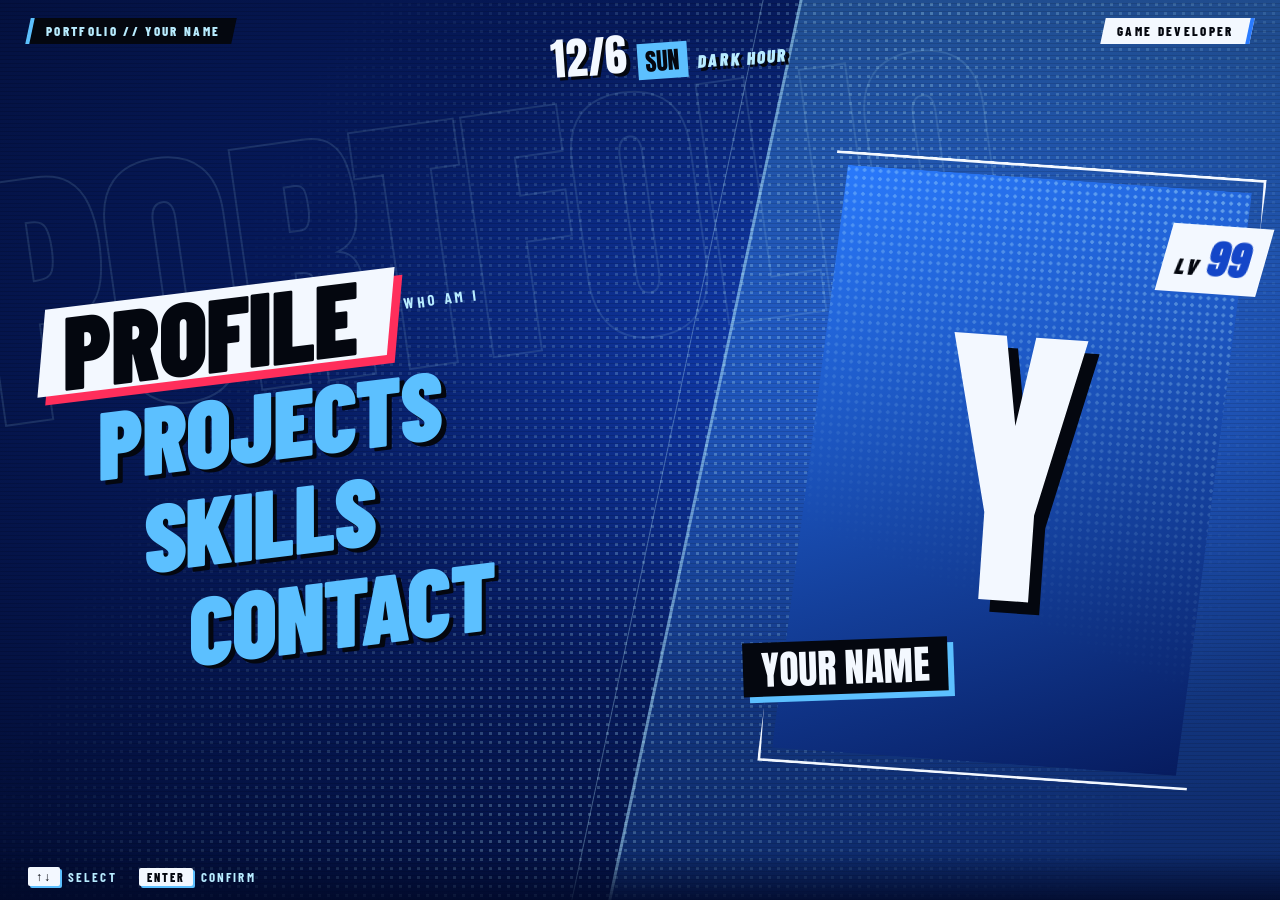
==== index.html @ 115c7d69 "Persona-style developer portfolio Co-Authored-By: Claude Opus 5.5 <noreply@anthropic.com>" ====
<!doctype html>
<html lang="en">
<head>
  <meta charset="utf-8" />
  <meta name="viewport" content="width=device-width, initial-scale=1" />
  <title>Portfolio</title>
  <link rel="preconnect" href="https://fonts.googleapis.com" />
  <link rel="preconnect" href="https://fonts.gstatic.com" crossorigin />
  <link href="https://fonts.googleapis.com/css2?family=Anton&family=Barlow+Condensed:ital,wght@0,500;0,600;0,700;0,800;1,700;1,800;1,900&display=swap" rel="stylesheet" />
  <link rel="stylesheet" href="style.css" />
</head>
<body>
  <!-- background layers -->
  <div class="bg">
    <div class="bg-slab"></div>
    <div class="bg-halftone"></div>
    <div class="bg-word" id="bgWord">PORTFOLIO</div>
    <div class="bg-scan"></div>
  </div>

  <header class="hud-top">
    <div class="tag tag-dark" id="hudName">PORTFOLIO // NAME</div>
    <div class="clock" id="clock">
      <span class="clock-date" id="clockDate">10/23</span>
      <span class="clock-day" id="clockDay">FRI</span>
      <span class="clock-time" id="clockTime">MORNING</span>
    </div>
    <div class="tag tag-light" id="hudTitle">GAME DEVELOPER</div>
  </header>

  <main id="app">
    <section class="screen" data-screen="menu" id="screen-menu"></section>
    <section class="screen" data-screen="profile" id="screen-profile"></section>
    <section class="screen" data-screen="projects" id="screen-projects"></section>
    <section class="screen" data-screen="skills" id="screen-skills"></section>
    <section class="screen" data-screen="contact" id="screen-contact"></section>
  </main>

  <footer class="hud-bottom" id="keys">
    <span class="key"><kbd>↑↓</kbd>SELECT</span>
    <span class="key"><kbd>ENTER</kbd>CONFIRM</span>
    <span class="key" id="backKey"><kbd>ESC</kbd>BACK</span>
  </footer>

  <div class="wipe" id="wipe"><div></div><div></div><div></div></div>

  <script src="data.js"></script>
  <script src="app.js"></script>
</body>
</html>
---- style.css ----
:root {
  --abyss: #020a2a;
  --deep: #061a5c;
  --royal: #1446c8;
  --blue: #2a7bff;
  --sky: #5cc0ff;
  --ice: #b8ecff;
  --white: #f3f8ff;
  --ink: #04070f;
  --red: #ff2e5b;

  --display: "Anton", "Impact", sans-serif;
  --ui: "Barlow Condensed", "Arial Narrow", sans-serif;
  --skew: -12deg;
}

* { box-sizing: border-box; margin: 0; padding: 0; }

html, body { height: 100%; }

body {
  font-family: var(--ui);
  color: var(--white);
  background: radial-gradient(120% 90% at 75% 40%, var(--royal) 0%, var(--deep) 45%, var(--abyss) 100%);
  overflow: hidden;
  user-select: none;
  -webkit-font-smoothing: antialiased;
}

a { color: inherit; text-decoration: none; }

/* ───────────── background ───────────── */
.bg { position: fixed; inset: 0; pointer-events: none; overflow: hidden; }

.bg-slab {
  position: absolute;
  top: -20%; right: -10%;
  width: 55%; height: 140%;
  background: linear-gradient(180deg, rgba(92,192,255,.35), rgba(42,123,255,.15));
  transform: skewX(var(--skew));
  border-left: 3px solid rgba(184,236,255,.5);
  animation: slabDrift 12s ease-in-out infinite alternate;
}
.bg-slab::after {
  content: ""; position: absolute; inset: 0 0 0 -40px;
  border-left: 1px solid rgba(184,236,255,.35);
}
@keyframes slabDrift { to { transform: skewX(var(--skew)) translateX(-30px); } }

.bg-halftone {
  position: absolute; inset: 0;
  background-image: radial-gradient(circle, rgba(184,236,255,.55) 1.4px, transparent 1.8px);
  background-size: 9px 9px;
  -webkit-mask-image: linear-gradient(115deg, transparent 20%, #000 55%, transparent 90%);
          mask-image: linear-gradient(115deg, transparent 20%, #000 55%, transparent 90%);
  opacity: .5;
}

.bg-word {
  position: absolute;
  left: -2vw; top: 14vh;
  font-family: var(--display);
  font-size: 22vw;
  line-height: .8;
  letter-spacing: -.02em;
  color: transparent;
  -webkit-text-stroke: 2px rgba(184,236,255,.13);
  transform: rotate(-8deg);
  white-space: nowrap;
  transition: transform .6s cubic-bezier(.2,.9,.2,1);
}

.bg-scan {
  position: absolute; inset: 0;
  background: repeating-linear-gradient(0deg, rgba(0,0,0,.12) 0 1px, transparent 1px 4px);
  mix-blend-mode: multiply;
}

/* ───────────── HUD ───────────── */
.hud-top {
  position: fixed; top: 0; left: 0; right: 0;
  display: flex; align-items: flex-start; justify-content: space-between;
  padding: 18px 28px; z-index: 5; gap: 16px;
}

.tag {
  font-weight: 800; font-size: 13px; letter-spacing: .18em;
  padding: 5px 14px;
  transform: skewX(var(--skew));
}
.tag > * { display: inline-block; transform: skewX(calc(var(--skew) * -1)); }
.tag-dark { background: var(--ink); color: var(--ice); border-left: 4px solid var(--sky); }
.tag-light { background: var(--white); color: var(--ink); border-right: 4px solid var(--blue); }

.clock {
  display: flex; align-items: baseline; gap: 10px;
  font-family: var(--display);
  transform: rotate(-4deg);
  text-shadow: 3px 3px 0 var(--ink);
}
.clock-date { font-size: 44px; color: var(--white); }
.clock-day { font-size: 24px; color: var(--ink); background: var(--sky); padding: 0 8px; text-shadow: none; }
.clock-time { font-family: var(--ui); font-style: italic; font-weight: 900; font-size: 18px; letter-spacing: .12em; color: var(--ice); }

.hud-bottom {
  position: fixed; left: 0; right: 0; bottom: 0;
  display: flex; gap: 22px; justify-content: flex-start;
  padding: 14px 28px; z-index: 5;
  background: linear-gradient(0deg, rgba(2,10,42,.85), transparent);
  font-weight: 700; font-size: 13px; letter-spacing: .16em; color: var(--ice);
}
.key { display: inline-flex; align-items: center; gap: 8px; cursor: pointer; }
kbd {
  font-family: var(--ui); font-weight: 800; font-size: 12px;
  background: var(--white); color: var(--ink);
  padding: 2px 8px; border-radius: 2px;
  box-shadow: 2px 2px 0 var(--sky);
}

/* ───────────── screens ───────────── */
main { position: fixed; inset: 0; z-index: 2; }

.screen {
  position: absolute; inset: 0;
  padding: 110px 48px 70px;
  display: none;
  isolation: isolate;
  overflow: hidden;
}
.screen.active { display: block; animation: screenIn .5s cubic-bezier(.2,.9,.2,1) both; }
@keyframes screenIn {
  from { opacity: 0; transform: translateX(-60px) skewX(6deg); }
  to   { opacity: 1; transform: none; }
}

.title-tag {
  display: inline-block;
  font-family: var(--display);
  font-size: clamp(40px, 6vw, 84px);
  line-height: 1;
  color: var(--white);
  transform: rotate(-5deg);
  text-shadow: 5px 5px 0 var(--ink), 9px 9px 0 var(--blue);
  margin-bottom: 26px;
}

/* ───────────── main menu ───────────── */
.menu-wrap { display: flex; height: 100%; align-items: center; justify-content: space-between; gap: 40px; }

.menu-list { list-style: none; display: flex; flex-direction: column; gap: 6px; transform: rotate(-7deg); }
.menu-item {
  position: relative;
  font-family: var(--ui); font-style: italic; font-weight: 900;
  font-size: clamp(48px, 7.5vw, 104px);
  line-height: .95; letter-spacing: -.01em;
  color: var(--sky);
  text-shadow: 4px 4px 0 var(--ink);
  cursor: pointer;
  transition: transform .25s cubic-bezier(.2,.9,.2,1), color .15s;
  padding: 0 28px 0 18px;
  width: max-content;
}
.menu-item:nth-child(2) { margin-left: 34px; }
.menu-item:nth-child(3) { margin-left: 68px; }
.menu-item:nth-child(4) { margin-left: 102px; }
.menu-item::before {
  content: ""; position: absolute; inset: 8% -6px 4% 0;
  background: var(--white);
  transform: skewX(var(--skew)) scaleX(0);
  transform-origin: left;
  transition: transform .22s cubic-bezier(.2,.9,.2,1);
  z-index: -1;
  box-shadow: 8px 8px 0 var(--red);
}
.menu-item .sub {
  position: absolute; left: calc(100% + 18px); top: 38%;
  font-style: normal; font-weight: 700; font-size: 14px; letter-spacing: .2em;
  color: var(--ice); white-space: nowrap; text-shadow: none;
  opacity: 0; transform: translateX(-10px); transition: .2s;
}
.menu-item.selected { color: var(--ink); text-shadow: none; transform: translateX(22px) scale(1.08); }
.menu-item.selected::before { transform: skewX(var(--skew)) scaleX(1); }
.menu-item.selected .sub { opacity: 1; transform: none; }
.menu-list { isolation: isolate; }

/* portrait card */
.card {
  position: relative;
  width: min(38vw, 440px);
  aspect-ratio: 3 / 4;
  transform: rotate(4deg);
  flex-shrink: 0;
}
.card-frame {
  position: absolute; inset: 0;
  background: linear-gradient(160deg, var(--blue), var(--deep));
  clip-path: polygon(8% 0, 100% 0, 92% 100%, 0 100%);
  overflow: hidden;
}
.card-frame::before {
  content: ""; position: absolute; inset: 0;
  background-image: radial-gradient(circle, rgba(184,236,255,.45) 1.5px, transparent 2px);
  background-size: 8px 8px;
  -webkit-mask-image: linear-gradient(200deg, #000, transparent 70%);
          mask-image: linear-gradient(200deg, #000, transparent 70%);
}
.card-frame img { position: absolute; inset: 0; width: 100%; height: 100%; object-fit: cover; }
.card-initial {
  position: absolute; inset: 0;
  display: grid; place-items: center;
  font-family: var(--display); font-size: 62cqw; color: var(--white);
  text-shadow: 12px 12px 0 var(--ink);
  container-type: inline-size;
}
.card { container-type: inline-size; }
.card-initial { font-size: 70cqw; }
.card-outline {
  position: absolute; inset: -14px;
  border: 3px solid var(--white);
  clip-path: polygon(8% 0, 100% 0, 92% 100%, 0 100%);
  pointer-events: none;
}
.card-name {
  position: absolute; left: -8%; bottom: 10%;
  background: var(--ink); color: var(--white);
  font-family: var(--display); font-size: 9cqw; line-height: 1;
  padding: 8px 18px 6px;
  transform: rotate(-6deg);
  box-shadow: 6px 6px 0 var(--sky);
}
.card-lv {
  position: absolute; right: -4%; top: 6%;
  background: var(--white); color: var(--ink);
  font-weight: 900; font-style: italic; font-size: 5cqw; letter-spacing: .06em;
  padding: 4px 14px; transform: skewX(var(--skew));
}
.card-lv b { font-family: var(--display); font-style: normal; font-size: 9cqw; color: var(--royal); margin-left: 6px; }

/* ───────────── projects ───────────── */
.proj-wrap { display: grid; grid-template-columns: minmax(280px, 40%) 1fr; gap: 40px; height: 100%; }
.proj-left { display: flex; flex-direction: column; min-height: 0; }
.proj-list { list-style: none; overflow-y: auto; padding: 6px 24px 20px 6px; scrollbar-width: none; }
.proj-list::-webkit-scrollbar { display: none; }

.proj-row {
  position: relative;
  display: flex; align-items: center; gap: 14px;
  padding: 9px 18px;
  margin-bottom: 6px;
  cursor: pointer;
  transition: transform .2s cubic-bezier(.2,.9,.2,1);
}
.proj-row::before {
  content: ""; position: absolute; inset: 0;
  background: rgba(2,10,42,.75);
  border-left: 3px solid var(--sky);
  transform: skewX(var(--skew));
  z-index: -1; transition: background .15s;
}
.proj-row { isolation: isolate; }
.proj-num { font-family: var(--display); font-size: 20px; color: var(--sky); width: 30px; }
.proj-name { flex: 1; font-weight: 800; font-style: italic; font-size: 22px; letter-spacing: .02em; line-height: 1.05; }
.proj-year { font-weight: 700; font-size: 13px; letter-spacing: .14em; color: var(--ice); opacity: .8; }

.proj-row.selected { transform: translateX(16px); color: var(--ink); }
.proj-row.selected::before { background: var(--white); border-left-color: var(--red); box-shadow: 6px 6px 0 var(--blue); }
.proj-row.selected .proj-num { color: var(--royal); }
.proj-row.selected .proj-year { color: var(--ink); }
.proj-row.selected::after {
  content: ""; position: absolute; left: -22px; top: 50%;
  border: 9px solid transparent; border-left: 14px solid var(--red);
  transform: translateY(-50%);
}

.proj-detail { position: relative; min-height: 0; overflow-y: auto; padding: 4px 8px 30px 0; scrollbar-width: thin; scrollbar-color: var(--sky) transparent; }
.proj-detail.swap { animation: detailIn .35s cubic-bezier(.2,.9,.2,1) both; }
@keyframes detailIn { from { opacity: 0; transform: translateX(40px); } to { opacity: 1; transform: none; } }

.pd-head { display: flex; align-items: center; gap: 12px; margin-bottom: 8px; flex-wrap: wrap; }
.pd-year { font-family: var(--display); font-size: 22px; background: var(--sky); color: var(--ink); padding: 0 10px; transform: skewX(var(--skew)); }
.pd-role { font-weight: 800; font-size: 15px; letter-spacing: .2em; color: var(--ice); }
.pd-title {
  font-family: var(--display); font-size: clamp(38px, 5vw, 76px); line-height: .95;
  text-shadow: 5px 5px 0 var(--ink);
  margin-bottom: 16px;
}
.pd-img {
  width: 100%; aspect-ratio: 16/9; object-fit: cover; display: block;
  clip-path: polygon(3% 0, 100% 0, 97% 100%, 0 100%);
  margin-bottom: 18px;
  border-bottom: 4px solid var(--sky);
}
.pd-tags { display: flex; flex-wrap: wrap; gap: 8px; margin-bottom: 18px; }
.pd-tag {
  font-weight: 800; font-size: 13px; letter-spacing: .14em;
  padding: 3px 12px; background: var(--ink); color: var(--ice);
  border: 1px solid var(--sky); transform: skewX(var(--skew));
}
.pd-summary {
  font-weight: 600; font-size: 21px; line-height: 1.3;
  background: rgba(2,10,42,.6); padding: 14px 18px;
  border-left: 4px solid var(--white);
  margin-bottom: 16px; max-width: 62ch;
}
.pd-details { list-style: none; margin-bottom: 20px; max-width: 62ch; }
.pd-details li { position: relative; padding: 5px 0 5px 26px; font-weight: 500; font-size: 18px; line-height: 1.35; color: var(--ice); }
.pd-details li::before { content: ""; position: absolute; left: 4px; top: 13px; width: 10px; height: 10px; background: var(--sky); transform: rotate(45deg); }
.pd-links { display: flex; gap: 14px; flex-wrap: wrap; }

.pd-gallery-label {
  display: inline-block; margin: 4px 0 12px;
  font-weight: 900; font-size: 16px; letter-spacing: .14em;
  background: var(--white); color: var(--ink); border: 3px solid var(--ink); outline: 2px solid var(--white);
  padding: 1px 12px; transform: skewX(var(--skew));
}
.pd-gallery { display: grid; grid-template-columns: repeat(auto-fill, minmax(170px, 1fr)); gap: 14px; margin-bottom: 22px; padding-right: 10px; }
.pd-thumb {
  position: relative; aspect-ratio: 4 / 3; overflow: hidden; cursor: pointer;
  border: 0; padding: 0; background: #17181c;
  clip-path: polygon(6% 0, 100% 0, 94% 100%, 0 100%);
  transition: transform .2s cubic-bezier(.2,.9,.2,1);
}
.pd-thumb img { width: 100%; height: 100%; object-fit: contain; display: block; transition: transform .3s; padding: 6px 10px 18px; }
.pd-thumb span {
  position: absolute; left: 0; right: 0; bottom: 0;
  padding: 14px 14px 5px;
  background: linear-gradient(0deg, rgba(2,10,42,.95), transparent);
  font-family: var(--ui); font-weight: 800; font-style: italic; font-size: 14px; letter-spacing: .08em;
  color: var(--white); text-align: left;
}
.pd-thumb::after { content: ""; position: absolute; inset: 0; border-bottom: 4px solid var(--sky); pointer-events: none; }
.pd-thumb:hover, .pd-thumb:focus-visible { transform: translateY(-4px) rotate(-1.5deg); outline: none; }
.pd-thumb:hover img, .pd-thumb:focus-visible img { transform: scale(1.08); }
.pd-thumb:hover::after, .pd-thumb:focus-visible::after { border-bottom-color: var(--red); }

/* ───────────── lightbox ───────────── */
.lightbox {
  position: fixed; inset: 0; z-index: 40;
  display: none; align-items: center; justify-content: center; gap: 18px;
  padding: 60px 24px;
  background:
    radial-gradient(circle, rgba(184,236,255,.18) 1.4px, transparent 1.8px) 0 0 / 9px 9px,
    rgba(2,10,42,.92);
}
.lightbox.open { display: flex; }
.lightbox figure { position: relative; max-width: min(1200px, 86vw); }
.lightbox figure.pop { animation: lbPop .35s cubic-bezier(.2,.9,.2,1) both; }
@keyframes lbPop { from { opacity: 0; transform: translateX(40px) rotate(2deg); } to { opacity: 1; transform: none; } }
.lightbox img {
  display: block; max-width: 100%; max-height: 74vh; object-fit: contain;
  border: 3px solid var(--white); box-shadow: 12px 12px 0 var(--blue), 12px 12px 0 3px var(--ink);
}
.lightbox figcaption {
  position: absolute; left: -14px; bottom: -22px;
  display: flex; align-items: center; gap: 12px;
  background: var(--ink); color: var(--white);
  padding: 6px 18px; transform: rotate(-3deg); box-shadow: 6px 6px 0 var(--red);
}
.lb-count { font-family: var(--display); font-weight: 400; font-size: 22px; color: var(--sky); }
.lb-cap { font-weight: 900; font-style: italic; font-size: 22px; letter-spacing: .05em; }
.lb-cap:empty { display: none; }
.lb-nav, .lb-close {
  font-family: var(--ui); font-weight: 900; cursor: pointer; border: 0;
  background: var(--white); color: var(--ink);
  transform: skewX(var(--skew)); box-shadow: 4px 4px 0 var(--red);
}
.lb-nav { font-size: 22px; width: 52px; height: 52px; flex-shrink: 0; }
.lb-nav:hover, .lb-close:hover { background: var(--sky); }
.lb-close { position: absolute; top: 20px; right: 28px; font-size: 14px; letter-spacing: .14em; padding: 6px 14px; }

@media (max-width: 860px) {
  .pd-gallery { grid-template-columns: repeat(2, 1fr); gap: 10px; }
  .lightbox { padding: 60px 8px; gap: 6px; }
  .lightbox figure { max-width: 100%; }
  .lb-nav { position: absolute; bottom: 24px; width: 46px; height: 46px; }
  .lb-prev { left: 24px; } .lb-next { right: 24px; }
  .lb-cap { font-size: 16px; }
}

.btn {
  position: relative; display: inline-block;
  font-family: var(--ui); font-weight: 900; font-style: italic; font-size: 20px; letter-spacing: .08em;
  color: var(--ink); padding: 8px 26px; cursor: pointer; isolation: isolate;
}
.btn::before {
  content: ""; position: absolute; inset: 0; z-index: -1;
  background: var(--white); transform: skewX(var(--skew));
  box-shadow: 5px 5px 0 var(--red); transition: .15s;
}
.btn:hover::before, .btn:focus-visible::before { background: var(--sky); box-shadow: 7px 7px 0 var(--ink); }

/* ───────────── skills ───────────── */
.skills-grid { display: grid; grid-template-columns: repeat(auto-fit, minmax(340px, 1fr)); gap: 30px 48px; max-height: calc(100% - 110px); overflow-y: auto; padding: 4px 10px 30px 4px; scrollbar-width: none; }
.skills-grid::-webkit-scrollbar { display: none; }
.sk-group { min-width: 0; }
.sk-label {
  display: inline-block;
  font-weight: 900; font-size: 20px; letter-spacing: .08em;
  background: var(--white); color: var(--ink);
  border: 3px solid var(--ink); outline: 2px solid var(--white);
  padding: 2px 14px; margin-bottom: 14px;
  transform: skewX(var(--skew));
}
.sk-row { display: grid; grid-template-columns: 150px 1fr 36px; align-items: center; gap: 12px; padding: 4px 0; }
.sk-name { font-weight: 700; font-size: 13px; letter-spacing: .1em; color: var(--ice); }
.sk-bar {
  position: relative; height: 12px;
  background: repeating-linear-gradient(90deg, rgba(184,236,255,.16) 0 7px, transparent 7px 10px);
  transform: skewX(var(--skew));
}
.sk-fill {
  position: absolute; inset: 0 auto 0 0; width: 0;
  background: repeating-linear-gradient(90deg, var(--white) 0 7px, transparent 7px 10px);
  transition: width 1s cubic-bezier(.2,.9,.2,1);
}
.sk-row.hot .sk-fill { background: repeating-linear-gradient(90deg, var(--sky) 0 7px, transparent 7px 10px); }
.sk-val { font-family: var(--display); font-size: 18px; text-align: right; color: var(--white); }

/* ───────────── profile ───────────── */
.prof-wrap { display: grid; grid-template-columns: auto 1fr; gap: 56px; align-items: start; height: 100%; }
.prof-wrap .card { width: min(30vw, 360px); margin: 20px 0 0 20px; }

/* decorative portrait on the right of list screens */
.side-art {
  position: absolute; right: -4vw; bottom: 0; top: 70px;
  width: 42vw; pointer-events: none; z-index: -1;
  -webkit-mask-image: linear-gradient(90deg, transparent, #000 35%);
          mask-image: linear-gradient(90deg, transparent, #000 35%);
}
.side-art img { width: 100%; height: 100%; object-fit: cover; object-position: top; filter: grayscale(.4) contrast(1.1); mix-blend-mode: luminosity; opacity: .85; }
.side-art .glyph {
  position: absolute; right: 14vw; bottom: -4vh;
  font-family: var(--display); font-size: 62vh; line-height: .8;
  color: rgba(243,248,255,.9);
  text-shadow: 18px 18px 0 var(--ink);
  transform: rotate(6deg);
}
.side-art .glyph::after {
  content: ""; position: absolute; inset: 0;
  background-image: radial-gradient(circle, var(--royal) 1.6px, transparent 2px);
  background-size: 8px 8px; mix-blend-mode: multiply;
}
.side-art .cap {
  position: absolute; right: 7vw; top: 10px;
  background: var(--ink); color: var(--ice);
  font-weight: 800; font-size: 13px; letter-spacing: .2em;
  padding: 4px 14px; transform: skewX(var(--skew));
}
.prof-right { min-width: 0; max-height: 100%; overflow-y: auto; scrollbar-width: none; padding-bottom: 30px; }
.prof-arcana { font-weight: 800; letter-spacing: .3em; font-size: 14px; color: var(--sky); margin-bottom: 4px; }
.prof-tagline { font-weight: 800; font-style: italic; font-size: 28px; line-height: 1.15; margin-bottom: 18px; max-width: 34ch; text-shadow: 3px 3px 0 var(--ink); }
.prof-bio p { font-weight: 500; font-size: 19px; line-height: 1.4; color: var(--ice); max-width: 60ch; margin-bottom: 12px; }
.stats { margin-top: 26px; display: grid; gap: 8px; max-width: 520px; }
.stat {
  display: grid; grid-template-columns: 130px 1fr auto; align-items: center; gap: 14px;
  padding: 8px 18px; position: relative; isolation: isolate;
}
.stat::before { content: ""; position: absolute; inset: 0; z-index: -1; background: rgba(2,10,42,.7); transform: skewX(var(--skew)); border-left: 3px solid var(--sky); }
.stat-label { font-weight: 800; letter-spacing: .14em; font-size: 15px; }
.stat-pips { display: flex; gap: 6px; }
.stat-pips i { width: 13px; height: 13px; transform: rotate(45deg); border: 2px solid var(--sky); }
.stat-pips i.on { background: var(--white); border-color: var(--white); box-shadow: 0 0 8px var(--sky); }
.stat-word { font-family: var(--display); font-size: 20px; color: var(--sky); letter-spacing: .03em; }

/* ───────────── contact ───────────── */
.contact-list { list-style: none; display: flex; flex-direction: column; gap: 14px; transform: rotate(-4deg); max-width: 760px; }
.contact-row {
  position: relative; display: grid; grid-template-columns: 170px 1fr; align-items: center;
  padding: 12px 26px; cursor: pointer; isolation: isolate;
  transition: transform .2s cubic-bezier(.2,.9,.2,1);
}
.contact-row::before { content: ""; position: absolute; inset: 0; z-index: -1; background: rgba(2,10,42,.75); transform: skewX(var(--skew)); border-left: 4px solid var(--sky); }
.c-label { font-family: var(--display); font-size: 30px; color: var(--sky); }
.c-value { font-weight: 700; font-style: italic; font-size: 24px; letter-spacing: .02em; overflow: hidden; text-overflow: ellipsis; white-space: nowrap; }
.contact-row.selected { transform: translateX(20px); color: var(--ink); }
.contact-row.selected::before { background: var(--white); border-left-color: var(--red); box-shadow: 7px 7px 0 var(--blue); }
.contact-row.selected .c-label { color: var(--royal); }
.toast {
  position: fixed; left: 50%; bottom: 70px; transform: translateX(-50%) skewX(var(--skew));
  background: var(--white); color: var(--ink); font-weight: 900; letter-spacing: .14em;
  padding: 8px 22px; box-shadow: 6px 6px 0 var(--red); z-index: 20;
  animation: toast 1.6s ease both;
}
@keyframes toast { 0% { opacity: 0; } 10%, 80% { opacity: 1; } 100% { opacity: 0; } }

/* ───────────── transition wipe ───────────── */
.wipe { position: fixed; inset: 0; z-index: 30; pointer-events: none; }
.wipe div {
  position: absolute; top: -20%; bottom: -20%; left: -60%; width: 40%;
  transform: skewX(var(--skew)) translateX(0);
}
.wipe div:nth-child(1) { background: var(--sky); }
.wipe div:nth-child(2) { background: var(--white); width: 30%; }
.wipe div:nth-child(3) { background: var(--ink); width: 22%; }
.wipe.go div { animation: wipe .6s cubic-bezier(.7,0,.3,1) both; }
.wipe.go div:nth-child(2) { animation-delay: .05s; }
.wipe.go div:nth-child(3) { animation-delay: .1s; }
@keyframes wipe { to { transform: skewX(var(--skew)) translateX(420%); } }

/* ───────────── responsive ───────────── */
@media (max-width: 860px) {
  body { overflow: auto; }
  .bg { position: fixed; }
  main { position: relative; inset: auto; min-height: 100vh; }
  .screen { position: relative; padding: 96px 16px 80px; min-height: 100vh; }
  .hud-top { padding: 12px 16px; flex-wrap: wrap; background: linear-gradient(180deg, rgba(2,10,42,.9), transparent); }
  .clock { order: 3; width: 100%; }
  .clock-date { font-size: 30px; }
  .clock-day { font-size: 18px; }
  #hudTitle { display: none; }
  .hud-bottom { padding: 10px 16px; gap: 14px; font-size: 11px; }

  .menu-wrap { flex-direction: column-reverse; justify-content: flex-start; gap: 30px; padding-top: 30px; }
  .card { width: min(70vw, 300px); }
  .menu-item { font-size: 13vw; }
  .menu-item:nth-child(n) { margin-left: calc((var(--i, 0)) * 14px); }
  .menu-item .sub { display: none; }

  .proj-wrap { grid-template-columns: 1fr; height: auto; }
  .proj-list { overflow: visible; }
  .proj-detail { overflow: visible; }

  .skills-grid { grid-template-columns: 1fr; max-height: none; overflow: visible; }
  .sk-row { grid-template-columns: 110px 1fr 30px; }

  .prof-wrap { grid-template-columns: 1fr; gap: 30px; }
  .prof-wrap .card { width: min(60vw, 260px); margin: 0 auto; }
  .prof-right { max-height: none; overflow: visible; }
  .stat { grid-template-columns: 100px 1fr; }
  .stat-word { grid-column: 1 / -1; }

  .side-art { display: none; }
  .contact-row { grid-template-columns: 1fr; }
  .c-value { font-size: 18px; }
}

@media (prefers-reduced-motion: reduce) {
  *, *::before, *::after { animation-duration: .01ms !important; transition-duration: .01ms !important; }
}
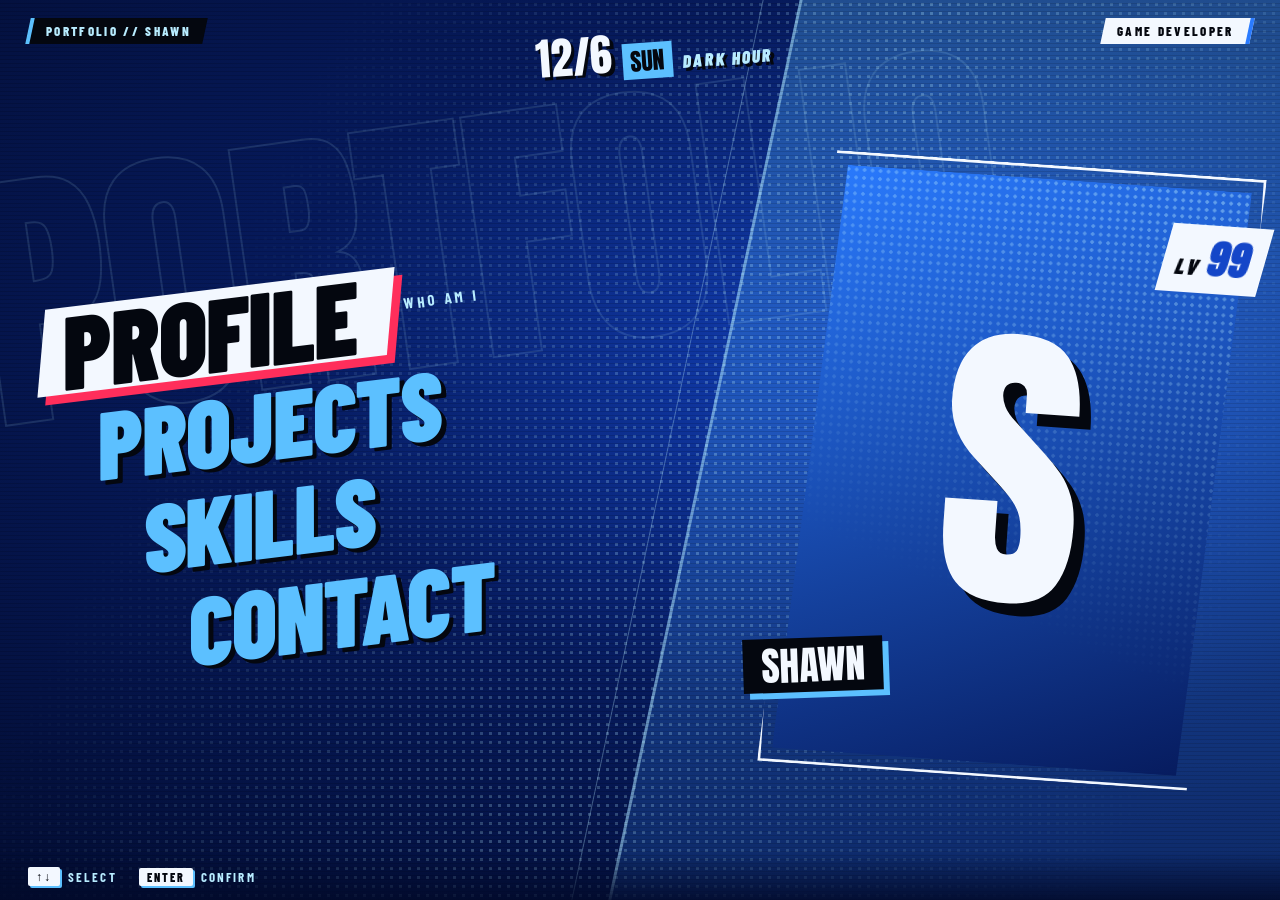
==== commit 2ad1a115: "Add name and GitHub link Co-Authored-By: Claude Opus 5.5 <noreply@anthropic.com>" ====
--- a/index.html
+++ b/index.html
@@ -3,7 +3,7 @@
 <head>
   <meta charset="utf-8" />
   <meta name="viewport" content="width=device-width, initial-scale=1" />
-  <title>Portfolio</title>
+  <title>Shawn // Portfolio</title>
   <link rel="preconnect" href="https://fonts.googleapis.com" />
   <link rel="preconnect" href="https://fonts.gstatic.com" crossorigin />
   <link href="https://fonts.googleapis.com/css2?family=Anton&family=Barlow+Condensed:ital,wght@0,500;0,600;0,700;0,800;1,700;1,800;1,900&display=swap" rel="stylesheet" />
@@ -19,7 +19,7 @@
   </div>
 
   <header class="hud-top">
-    <div class="tag tag-dark" id="hudName">PORTFOLIO // NAME</div>
+    <div class="tag tag-dark" id="hudName">PORTFOLIO // SHAWN</div>
     <div class="clock" id="clock">
       <span class="clock-date" id="clockDate">10/23</span>
       <span class="clock-day" id="clockDay">FRI</span>
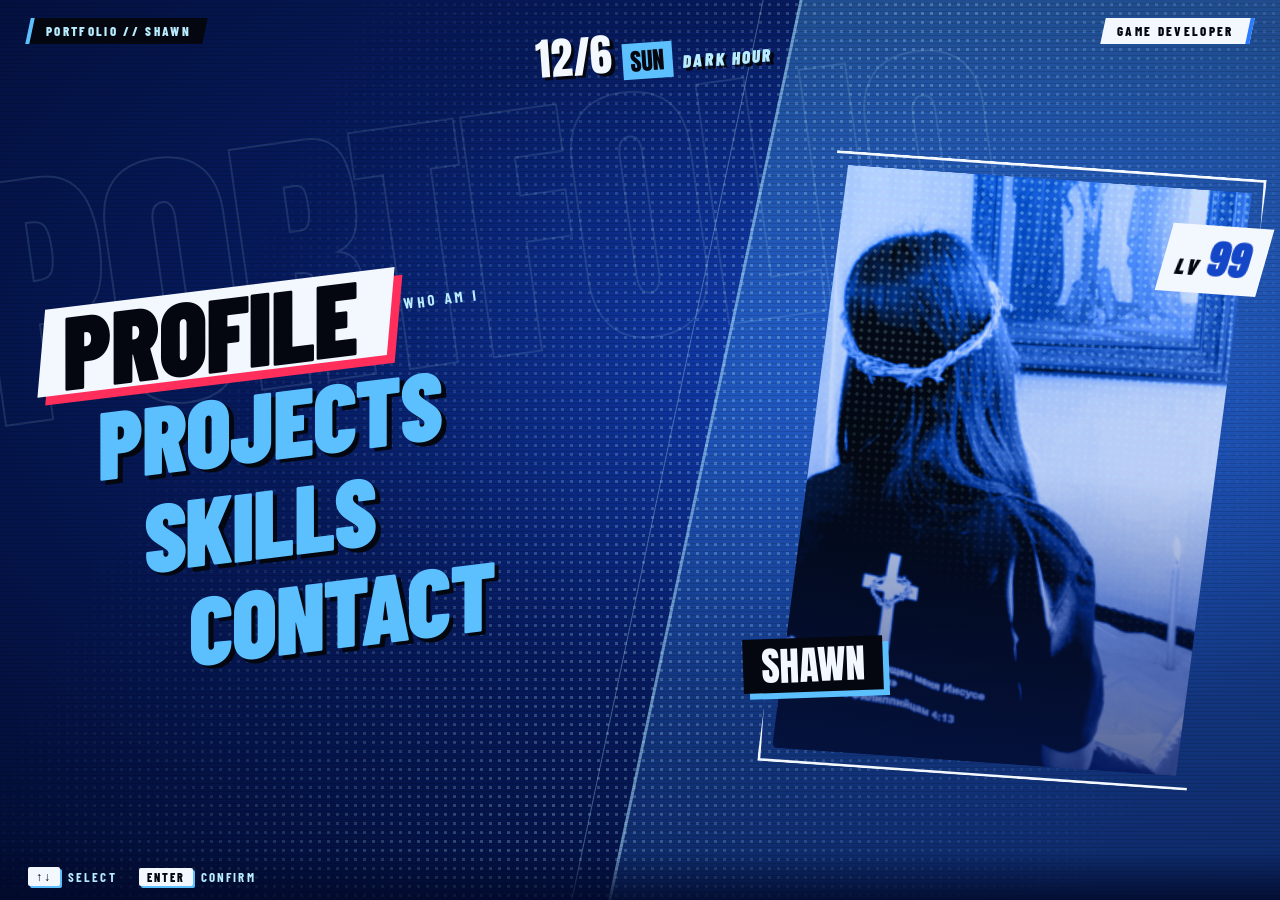
==== commit ae1fd6c9: "Always load fresh site files; stop editor saving over newer changes Co-Authored-By: Claude Opus 5.5 " ====
--- a/index.html
+++ b/index.html
@@ -7,7 +7,12 @@
   <link rel="preconnect" href="https://fonts.googleapis.com" />
   <link rel="preconnect" href="https://fonts.gstatic.com" crossorigin />
   <link href="https://fonts.googleapis.com/css2?family=Anton&family=Barlow+Condensed:ital,wght@0,500;0,600;0,700;0,800;1,700;1,800;1,900&display=swap" rel="stylesheet" />
-  <link rel="stylesheet" href="style.css" />
+  <!-- load style/data/code fresh on every visit so updates show right away (GitHub Pages caches files for 10 min) -->
+  <script>
+    window.__v = Date.now();
+    document.write('<link rel="stylesheet" href="style.css?v=' + __v + '" />');
+  </script>
+  <noscript><link rel="stylesheet" href="style.css" /></noscript>
 </head>
 <body>
   <!-- background layers -->
@@ -44,7 +49,13 @@
 
   <div class="wipe" id="wipe"><div></div><div></div><div></div></div>
 
-  <script src="data.js"></script>
-  <script src="app.js"></script>
+  <script>
+    for (const src of ["data.js", "app.js"]) {
+      const s = document.createElement("script");
+      s.src = src + "?v=" + __v;
+      s.async = false; // keep order: data.js before app.js
+      document.body.appendChild(s);
+    }
+  </script>
 </body>
 </html>
--- a/style.css
+++ b/style.css
@@ -205,6 +205,18 @@
           mask-image: linear-gradient(200deg, #000, transparent 70%);
 }
 .card-frame img { position: absolute; inset: 0; width: 100%; height: 100%; object-fit: cover; }
+.card-frame::before { z-index: 1; }
+.card-frame img.card-bg {
+  z-index: 0;
+  filter: grayscale(1) contrast(1.15) brightness(.9);
+  mix-blend-mode: luminosity;
+  opacity: .9;
+}
+.card-frame:has(.card-bg)::after {
+  content: ""; position: absolute; inset: 0; z-index: 1;
+  background: linear-gradient(180deg, transparent 50%, rgba(6,26,92,.6));
+}
+.card-initial { z-index: 2; }
 .card-initial {
   position: absolute; inset: 0;
   display: grid; place-items: center;
--- a/style.css
+++ b/style.css
@@ -205,6 +205,18 @@
           mask-image: linear-gradient(200deg, #000, transparent 70%);
 }
 .card-frame img { position: absolute; inset: 0; width: 100%; height: 100%; object-fit: cover; }
+.card-frame::before { z-index: 1; }
+.card-frame img.card-bg {
+  z-index: 0;
+  filter: grayscale(1) contrast(1.15) brightness(.9);
+  mix-blend-mode: luminosity;
+  opacity: .9;
+}
+.card-frame:has(.card-bg)::after {
+  content: ""; position: absolute; inset: 0; z-index: 1;
+  background: linear-gradient(180deg, transparent 50%, rgba(6,26,92,.6));
+}
+.card-initial { z-index: 2; }
 .card-initial {
   position: absolute; inset: 0;
   display: grid; place-items: center;
